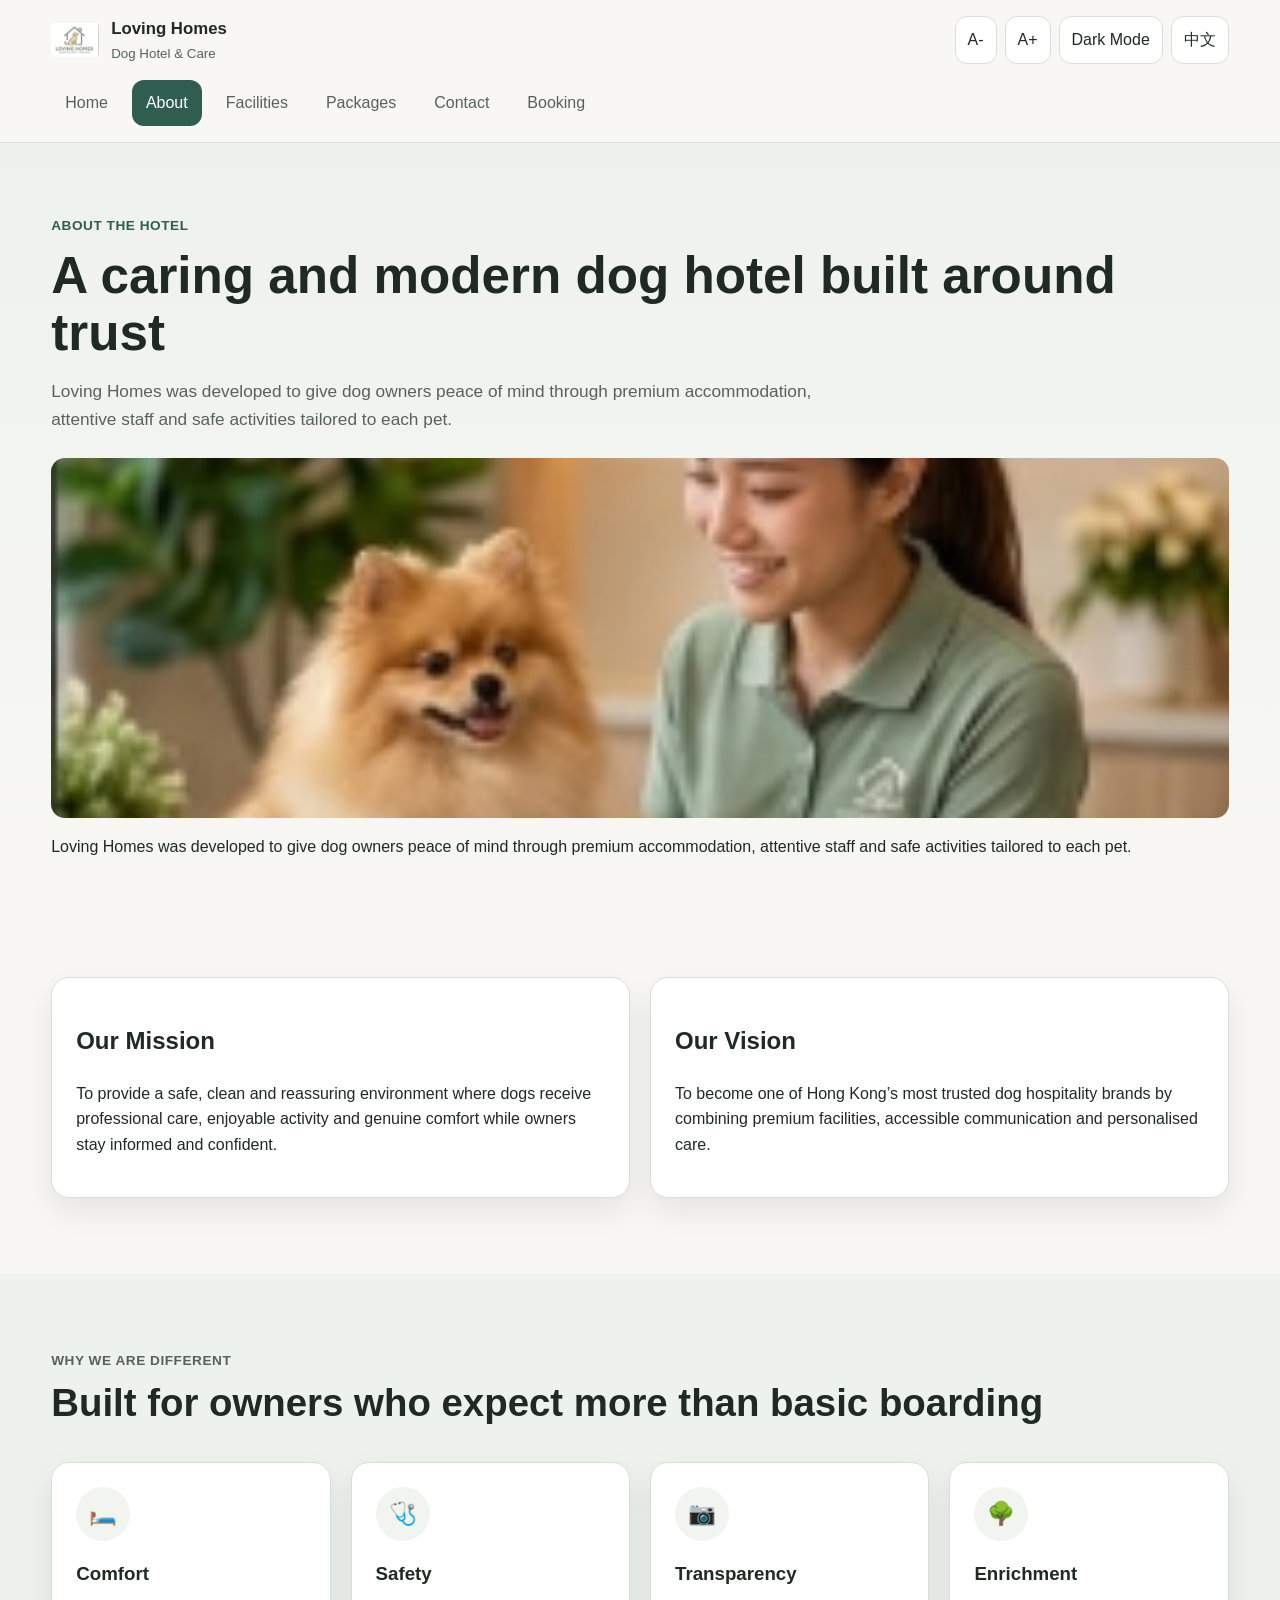
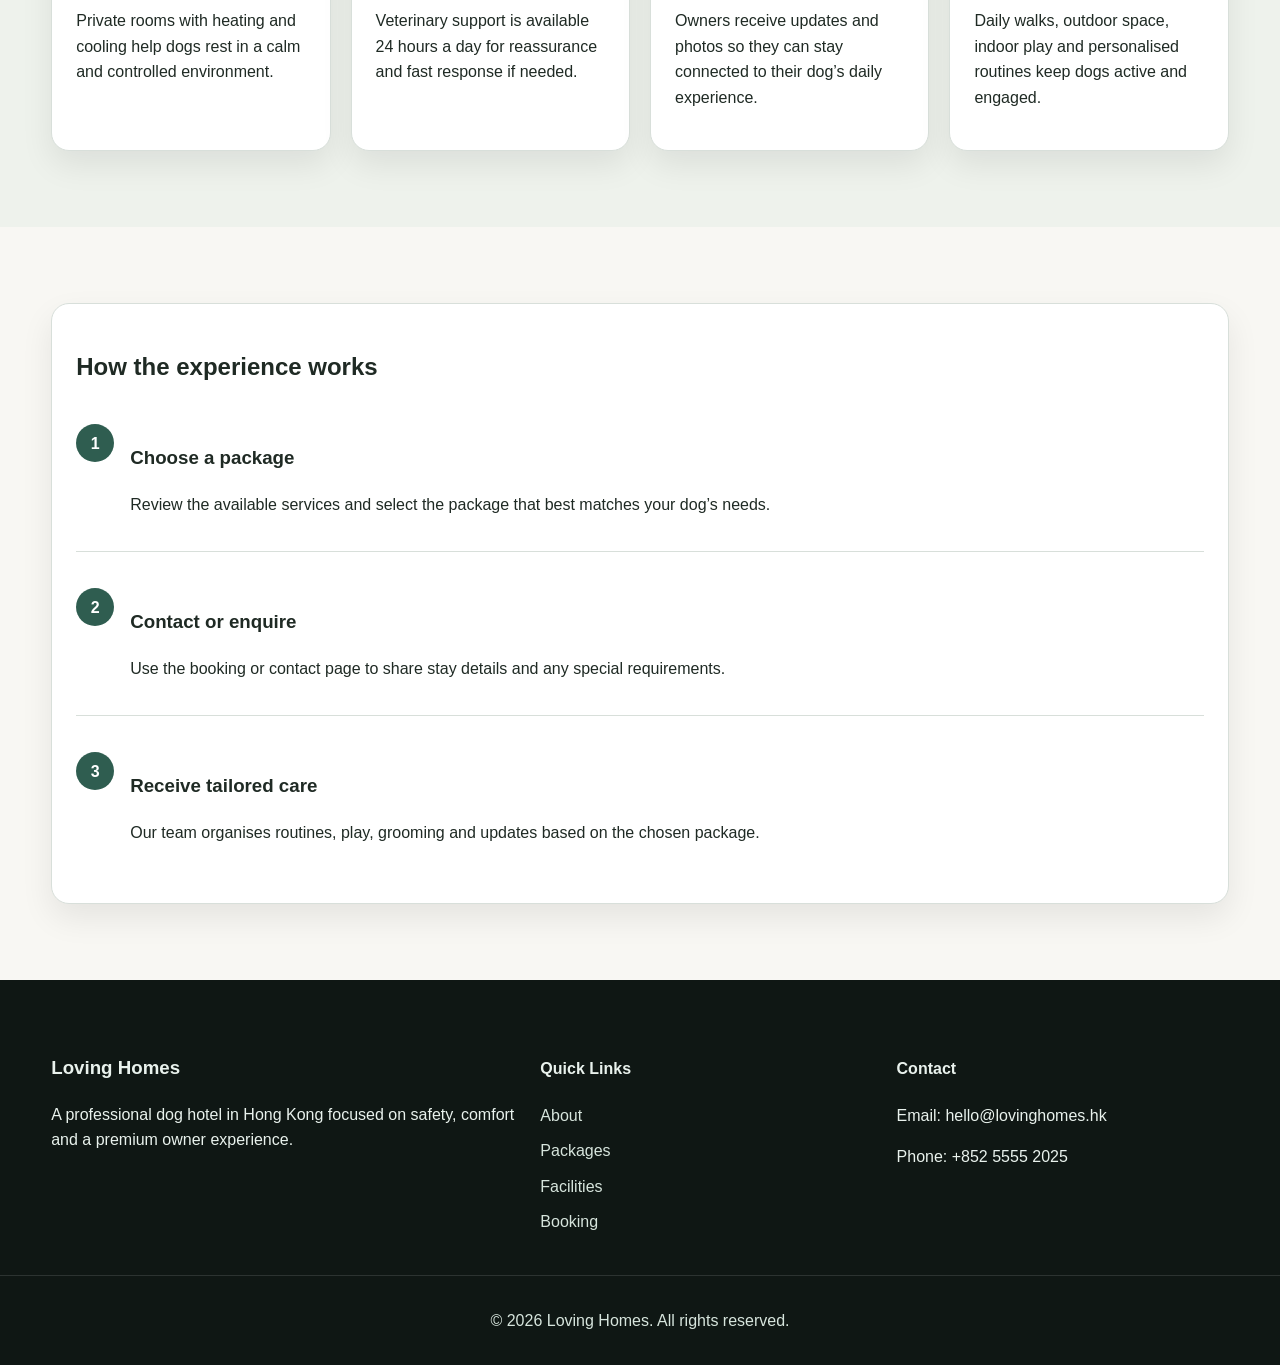
==== about.html @ 50868b70 "Add files via upload initial website upload" ====
<!DOCTYPE html>
<html lang="en">
<head>
  <meta charset="UTF-8" />
  <meta name="viewport" content="width=device-width, initial-scale=1.0" />
  <title>About | Loving Homes</title>
  <meta name="description" content="Learn more about Loving Homes, our mission, values and the premium care experience we offer to dogs in Hong Kong." />
  <link rel="stylesheet" href="style.css" />
</head>
<body data-page="about">
  <a class="skip-link" href="#main-content">Skip to content</a>

  <header class="site-header">
    <div class="topbar container">
      <a href="index.html" class="logo" aria-label="Loving Homes home page">
        <img src="images/logo.png" alt="Loving Homes logo" class="logo-image">
      
        <span>
          <strong>Loving Homes</strong>
          <small data-i18n="logo-subtitle">Dog Hotel & Care</small>
        </span>
      </a>

      <div class="utility-actions">
        <button id="decreaseFontBtn" class="utility-btn" type="button" data-i18n="font-decrease">A-</button>
        <button id="increaseFontBtn" class="utility-btn" type="button" data-i18n="font-increase">A+</button>
        <button id="darkModeBtn" class="utility-btn" type="button" data-i18n="dark-mode">Dark Mode</button>
        <button id="langToggleBtn" class="utility-btn" type="button" data-i18n="language-toggle">中文</button>
        <button id="menuToggle" class="menu-toggle" type="button" aria-label="Open menu">☰</button>
      </div>
    </div>

    <nav class="site-nav container" id="siteNav" aria-label="Main navigation">
      <a href="index.html" data-i18n="nav-home">Home</a>
      <a href="about.html" class="active" data-i18n="nav-about">About</a>
      <a href="facilities.html" data-i18n="nav-facilities">Facilities</a>
      <a href="packages.html" data-i18n="nav-packages">Packages</a>
      <a href="contact.html" data-i18n="nav-contact">Contact</a>
      <a href="booking.html" data-i18n="nav-booking">Booking</a>
    </nav>
  </header>

  <main id="main-content">
    <section class="page-hero">
      <div class="container">
        <p class="eyebrow" data-i18n="about-eyebrow">About the hotel</p>
        <h1 data-i18n="about-title">A caring and modern dog hotel built around trust</h1>
        <p class="lead narrow" data-i18n="about-text">
            <div class="about-image-wrap">
  <img src="images/about-dog.jpg" alt="Happy dog at Loving Homes" class="about-main-image">
</div>
          Loving Homes was developed to give dog owners peace of mind through premium accommodation, attentive staff and safe activities tailored to each pet.
        </p>
      </div>
    </section>

    <section class="section">
      <div class="container card-grid two-cols">
        <article class="info-card">
          <h2 data-i18n="about-mission-title">Our Mission</h2>
          <p data-i18n="about-mission-text">
            To provide a safe, clean and reassuring environment where dogs receive professional care, enjoyable activity and genuine comfort while owners stay informed and confident.
          </p>
        </article>

        <article class="info-card">
          <h2 data-i18n="about-vision-title">Our Vision</h2>
          <p data-i18n="about-vision-text">
            To become one of Hong Kong’s most trusted dog hospitality brands by combining premium facilities, accessible communication and personalised care.
          </p>
        </article>
      </div>
    </section>

    <section class="section alt-section">
      <div class="container">
        <div class="section-heading">
          <p class="eyebrow" data-i18n="about-values-eyebrow">Why we are different</p>
          <h2 data-i18n="about-values-title">Built for owners who expect more than basic boarding</h2>
        </div>

        <div class="card-grid four-cols">
          <article class="info-card">
            <div class="icon-circle">🛏️</div>
            <h3 data-i18n="about-value1-title">Comfort</h3>
            <p data-i18n="about-value1-text">Private rooms with heating and cooling help dogs rest in a calm and controlled environment.</p>
          </article>

          <article class="info-card">
            <div class="icon-circle">🩺</div>
            <h3 data-i18n="about-value2-title">Safety</h3>
            <p data-i18n="about-value2-text">Veterinary support is available 24 hours a day for reassurance and fast response if needed.</p>
          </article>

          <article class="info-card">
            <div class="icon-circle">📷</div>
            <h3 data-i18n="about-value3-title">Transparency</h3>
            <p data-i18n="about-value3-text">Owners receive updates and photos so they can stay connected to their dog’s daily experience.</p>
          </article>

          <article class="info-card">
            <div class="icon-circle">🌳</div>
            <h3 data-i18n="about-value4-title">Enrichment</h3>
            <p data-i18n="about-value4-text">Daily walks, outdoor space, indoor play and personalised routines keep dogs active and engaged.</p>
          </article>
        </div>
      </div>
    </section>

    <section class="section">
      <div class="container timeline-box">
        <h2 data-i18n="about-process-title">How the experience works</h2>
        <div class="timeline">
          <div class="timeline-item">
            <span>1</span>
            <div>
              <h3 data-i18n="about-step1-title">Choose a package</h3>
              <p data-i18n="about-step1-text">Review the available services and select the package that best matches your dog’s needs.</p>
            </div>
          </div>
          <div class="timeline-item">
            <span>2</span>
            <div>
              <h3 data-i18n="about-step2-title">Contact or enquire</h3>
              <p data-i18n="about-step2-text">Use the booking or contact page to share stay details and any special requirements.</p>
            </div>
          </div>
          <div class="timeline-item">
            <span>3</span>
            <div>
              <h3 data-i18n="about-step3-title">Receive tailored care</h3>
              <p data-i18n="about-step3-text">Our team organises routines, play, grooming and updates based on the chosen package.</p>
            </div>
          </div>
        </div>
      </div>
    </section>
  </main>

  <footer class="site-footer">
    <div class="container footer-grid">
      <div>
        <h3>Loving Homes</h3>
        <p data-i18n="footer-text">A professional dog hotel in Hong Kong focused on safety, comfort and a premium owner experience.</p>
      </div>
      <div>
        <h4 data-i18n="footer-links-title">Quick Links</h4>
        <ul class="footer-links">
          <li><a href="about.html" data-i18n="nav-about">About</a></li>
          <li><a href="packages.html" data-i18n="nav-packages">Packages</a></li>
          <li><a href="facilities.html" data-i18n="nav-facilities">Facilities</a></li>
          <li><a href="booking.html" data-i18n="nav-booking">Booking</a></li>
        </ul>
      </div>
      <div>
        <h4 data-i18n="footer-contact-title">Contact</h4>
        <p>Email: hello@lovinghomes.hk</p>
        <p>Phone: +852 5555 2025</p>
      </div>
    </div>
    <div class="footer-bottom">
      <p>© <span id="year"></span> Loving Homes. <span data-i18n="footer-rights">All rights reserved.</span></p>
    </div>
  </footer>

  <script src="script.js"></script>
</body>
</html>
---- style.css ----
:root {
  --bg: #f8f7f3;
  --bg-soft: #eef2ec;
  --surface: #ffffff;
  --surface-2: #f2f4ef;
  --text: #1f2a24;
  --text-soft: #57625d;
  --primary: #2f5d50;
  --primary-dark: #21453b;
  --accent: #c7a76b;
  --accent-soft: #e7d7b4;
  --border: #d8dfda;
  --shadow: 0 14px 32px rgba(0, 0, 0, 0.08);
  --radius: 18px;
  --base-size: 16px;
  --max-width: 1180px;
}

body.dark {
  --bg: #101513;
  --bg-soft: #18201d;
  --surface: #161d1a;
  --surface-2: #1f2924;
  --text: #eef5f0;
  --text-soft: #c4d0c9;
  --primary: #67a08d;
  --primary-dark: #4b7e6f;
  --accent: #d3b27a;
  --accent-soft: #4f4330;
  --border: #2f3a35;
  --shadow: 0 18px 40px rgba(0, 0, 0, 0.25);
}

* {
  box-sizing: border-box;
}

html {
  scroll-behavior: smooth;
  font-size: var(--base-size);
}

body {
  margin: 0;
  font-family: Arial, Helvetica, sans-serif;
  background: var(--bg);
  color: var(--text);
  line-height: 1.6;
}

img {
  max-width: 100%;
  display: block;
}

a {
  color: inherit;
  text-decoration: none;
}

button,
input,
textarea,
select {
  font: inherit;
}

.container {
  width: min(92%, var(--max-width));
  margin: 0 auto;
}

.skip-link {
  position: absolute;
  left: -9999px;
  top: 10px;
  background: var(--primary);
  color: #fff;
  padding: 12px 16px;
  border-radius: 10px;
  z-index: 9999;
}

.skip-link:focus {
  left: 10px;
}

.site-header {
  position: sticky;
  top: 0;
  z-index: 1000;
  background: rgba(248, 247, 243, 0.92);
  backdrop-filter: blur(12px);
  border-bottom: 1px solid var(--border);
}

body.dark .site-header {
  background: rgba(16, 21, 19, 0.92);
}

.topbar {
  display: flex;
  align-items: center;
  justify-content: space-between;
  gap: 16px;
  padding: 16px 0;
}

.logo {
  display: inline-flex;
  align-items: center;
  gap: 12px;
  font-size: 1rem;
}

.logo strong {
  display: block;
  font-size: 1.05rem;
}

.logo small {
  color: var(--text-soft);
  display: block;
}

.logo-mark {
  width: 48px;
  height: 48px;
  display: grid;
  place-items: center;
  border-radius: 14px;
  background: linear-gradient(135deg, var(--primary), var(--accent));
  color: #fff;
  font-weight: 700;
  box-shadow: var(--shadow);
}

.utility-actions {
  display: flex;
  align-items: center;
  gap: 8px;
  flex-wrap: wrap;
}

.utility-btn,
.menu-toggle {
  border: 1px solid var(--border);
  background: var(--surface);
  color: var(--text);
  padding: 10px 12px;
  border-radius: 12px;
  cursor: pointer;
  transition: 0.25s ease;
}

.utility-btn:hover,
.menu-toggle:hover,
.site-nav a:hover,
.btn:hover {
  transform: translateY(-1px);
}

.menu-toggle {
  display: none;
}

.site-nav {
  display: flex;
  align-items: center;
  gap: 10px;
  padding: 0 0 16px;
}

.site-nav a {
  padding: 10px 14px;
  border-radius: 12px;
  color: var(--text-soft);
  transition: 0.25s ease;
}

.site-nav a.active {
  background: var(--primary);
  color: #fff;
}

.hero {
  padding: 88px 0 70px;
  background:
    radial-gradient(circle at top right, rgba(199, 167, 107, 0.18), transparent 30%),
    linear-gradient(180deg, var(--bg-soft) 0%, var(--bg) 100%);
}

.hero-grid {
  display: grid;
  grid-template-columns: 1.25fr 0.9fr;
  gap: 28px;
  align-items: center;
}

.eyebrow {
  color: var(--primary);
  font-weight: 700;
  letter-spacing: 0.04em;
  text-transform: uppercase;
  margin: 0 0 10px;
  font-size: 0.85rem;
}

.hero h1,
.page-hero h1 {
  margin: 0 0 16px;
  font-size: clamp(2rem, 4vw, 3.6rem);
  line-height: 1.12;
}

.lead {
  font-size: 1.08rem;
  color: var(--text-soft);
  max-width: 740px;
}

.narrow {
  max-width: 780px;
}

.hero-actions {
  display: flex;
  gap: 14px;
  flex-wrap: wrap;
  margin-top: 24px;
}

.btn {
  display: inline-flex;
  align-items: center;
  justify-content: center;
  gap: 8px;
  padding: 13px 18px;
  border-radius: 14px;
  font-weight: 700;
  border: 1px solid transparent;
}

.btn-primary {
  background: var(--primary);
  color: #fff;
}

.btn-secondary {
  background: var(--surface);
  color: var(--text);
  border-color: var(--border);
}

.glass-card,
.info-card,
.package-card,
.facility-card,
.form-card,
.comparison-box,
.timeline-box,
.cta-box {
  background: var(--surface);
  border: 1px solid var(--border);
  border-radius: var(--radius);
  box-shadow: var(--shadow);
}

.glass-card {
  padding: 26px;
}

.check-list {
  list-style: none;
  padding: 0;
  margin: 18px 0 0;
}

.check-list li {
  position: relative;
  padding-left: 28px;
  margin-bottom: 10px;
}

.check-list li::before {
  content: "✓";
  position: absolute;
  left: 0;
  top: 0;
  color: var(--primary);
  font-weight: 700;
}

.section {
  padding: 76px 0;
}

.alt-section {
  background: var(--bg-soft);
}

.section-heading {
  margin-bottom: 28px;
}

.section-heading h2 {
  margin: 0 0 12px;
  font-size: clamp(1.6rem, 3vw, 2.4rem);
}

.section-heading p {
  margin: 0;
  color: var(--text-soft);
  max-width: 760px;
}

.card-grid {
  display: grid;
  gap: 20px;
}

.three-cols {
  grid-template-columns: repeat(3, 1fr);
}

.four-cols {
  grid-template-columns: repeat(4, 1fr);
}

.two-cols {
  grid-template-columns: repeat(2, 1fr);
}

.info-card,
.facility-card,
.package-card {
  padding: 24px;
}

.icon-circle {
  width: 54px;
  height: 54px;
  border-radius: 50%;
  display: grid;
  place-items: center;
  background: var(--surface-2);
  font-size: 1.4rem;
  margin-bottom: 14px;
}

.package-badge {
  display: inline-block;
  padding: 6px 10px;
  border-radius: 999px;
  background: var(--accent);
  color: #fff;
  font-size: 0.82rem;
  font-weight: 700;
  margin-bottom: 14px;
}

.package-badge.muted {
  background: var(--primary);
}

.package-badge.soft {
  background: #8a6bff;
}

.package-badge.outline {
  background: transparent;
  border: 1px solid var(--primary);
  color: var(--primary);
}

.big-package h2 {
  margin-top: 0;
}

.page-hero {
  padding: 72px 0 26px;
  background: linear-gradient(180deg, var(--bg-soft) 0%, var(--bg) 100%);
}

.cta-box {
  padding: 28px;
  display: flex;
  align-items: center;
  justify-content: space-between;
  gap: 18px;
}

.footer-grid {
  display: grid;
  grid-template-columns: 1.4fr 1fr 1fr;
  gap: 24px;
  padding: 54px 0 30px;
}

.site-footer {
  background: #0f1714;
  color: #e9f2ed;
}

.site-footer .footer-links {
  list-style: none;
  padding: 0;
  margin: 0;
}

.site-footer .footer-links li {
  margin-bottom: 10px;
}

.site-footer a {
  color: #d7e5dd;
}

.footer-bottom {
  border-top: 1px solid rgba(255,255,255,0.12);
  text-align: center;
  padding: 16px;
  color: #d7e5dd;
}

.contact-grid,
.booking-layout {
  display: grid;
  grid-template-columns: 0.95fr 1.05fr;
  gap: 24px;
  align-items: start;
}

.contact-info {
  display: grid;
  gap: 20px;
}

.form-card {
  padding: 26px;
}

.form-card h2 {
  margin-top: 0;
}

.form-card label {
  display: block;
  margin-top: 14px;
  margin-bottom: 8px;
  font-weight: 700;
}

.form-card input,
.form-card textarea,
.form-card select {
  width: 100%;
  padding: 13px 14px;
  border-radius: 12px;
  border: 1px solid var(--border);
  background: var(--surface-2);
  color: var(--text);
  outline: none;
}

.form-card input:focus,
.form-card textarea:focus,
.form-card select:focus {
  border-color: var(--primary);
  box-shadow: 0 0 0 3px rgba(47, 93, 80, 0.15);
}

.form-note {
  color: var(--text-soft);
  margin-top: 12px;
}

.form-status {
  margin-top: 14px;
  padding: 12px 14px;
  border-radius: 12px;
  display: none;
  font-weight: 700;
}

.form-status.success {
  display: block;
  background: rgba(50, 168, 82, 0.15);
  color: #1c7b37;
}

.form-status.error {
  display: block;
  background: rgba(208, 71, 71, 0.15);
  color: #b12828;
}

.table-wrap {
  overflow-x: auto;
}

table {
  width: 100%;
  border-collapse: collapse;
  min-width: 640px;
  background: var(--surface);
}

th,
td {
  border: 1px solid var(--border);
  padding: 14px;
  text-align: left;
}

th {
  background: var(--surface-2);
}

.timeline {
  display: grid;
  gap: 18px;
}

.timeline-item {
  display: flex;
  align-items: flex-start;
  gap: 16px;
  padding: 18px 0;
  border-bottom: 1px solid var(--border);
}

.timeline-item:last-child {
  border-bottom: none;
}

.timeline-item span {
  width: 38px;
  height: 38px;
  border-radius: 50%;
  display: grid;
  place-items: center;
  background: var(--primary);
  color: #fff;
  font-weight: 700;
  flex-shrink: 0;
}

.timeline-box,
.comparison-box {
  padding: 24px;
}

@media (max-width: 980px) {
  .hero-grid,
  .contact-grid,
  .booking-layout,
  .three-cols,
  .four-cols,
  .two-cols,
  .footer-grid {
    grid-template-columns: 1fr;
  }

  .cta-box {
    flex-direction: column;
    align-items: flex-start;
  }

  .menu-toggle {
    display: inline-flex;
  }

  .site-nav {
    display: none;
    flex-direction: column;
    align-items: stretch;
    padding-bottom: 16px;
  }

  .site-nav.open {
    display: flex;
  }

  .site-nav a {
    background: var(--surface);
    border: 1px solid var(--border);
  }
}

@media (max-width: 640px) {
  .topbar {
    align-items: flex-start;
    flex-direction: column;
  }

  .utility-actions {
    width: 100%;
  }

  .utility-btn,
  .menu-toggle {
    flex: 1 1 calc(50% - 8px);
  }

  .section,
  .hero,
  .page-hero {
    padding-top: 56px;
    padding-bottom: 56px;
  }

  .glass-card,
  .info-card,
  .package-card,
  .facility-card,
  .form-card,
  .comparison-box,
  .timeline-box,
  .cta-box {
    padding: 20px;
  }
}
.hero-visual img,
.card-image,
.facility-image,
.package-image,
.about-main-image {
  width: 100%;
  display: block;
  object-fit: cover;
  border-radius: 14px;
  margin-bottom: 16px;
}

.hero-visual img {
  height: 320px;
}

.card-image,
.facility-image,
.package-image {
  height: 220px;
}

.about-main-image {
  height: 360px;
  margin-top: 24px;
}

.hero-visual-text {
  margin-top: 10px;
}

.about-image-wrap {
  margin-top: 24px;
}
.logo-image {
  width: 48px;
  height: 48px;
  object-fit: contain;
  border-radius: 12px;
  display: block;
}
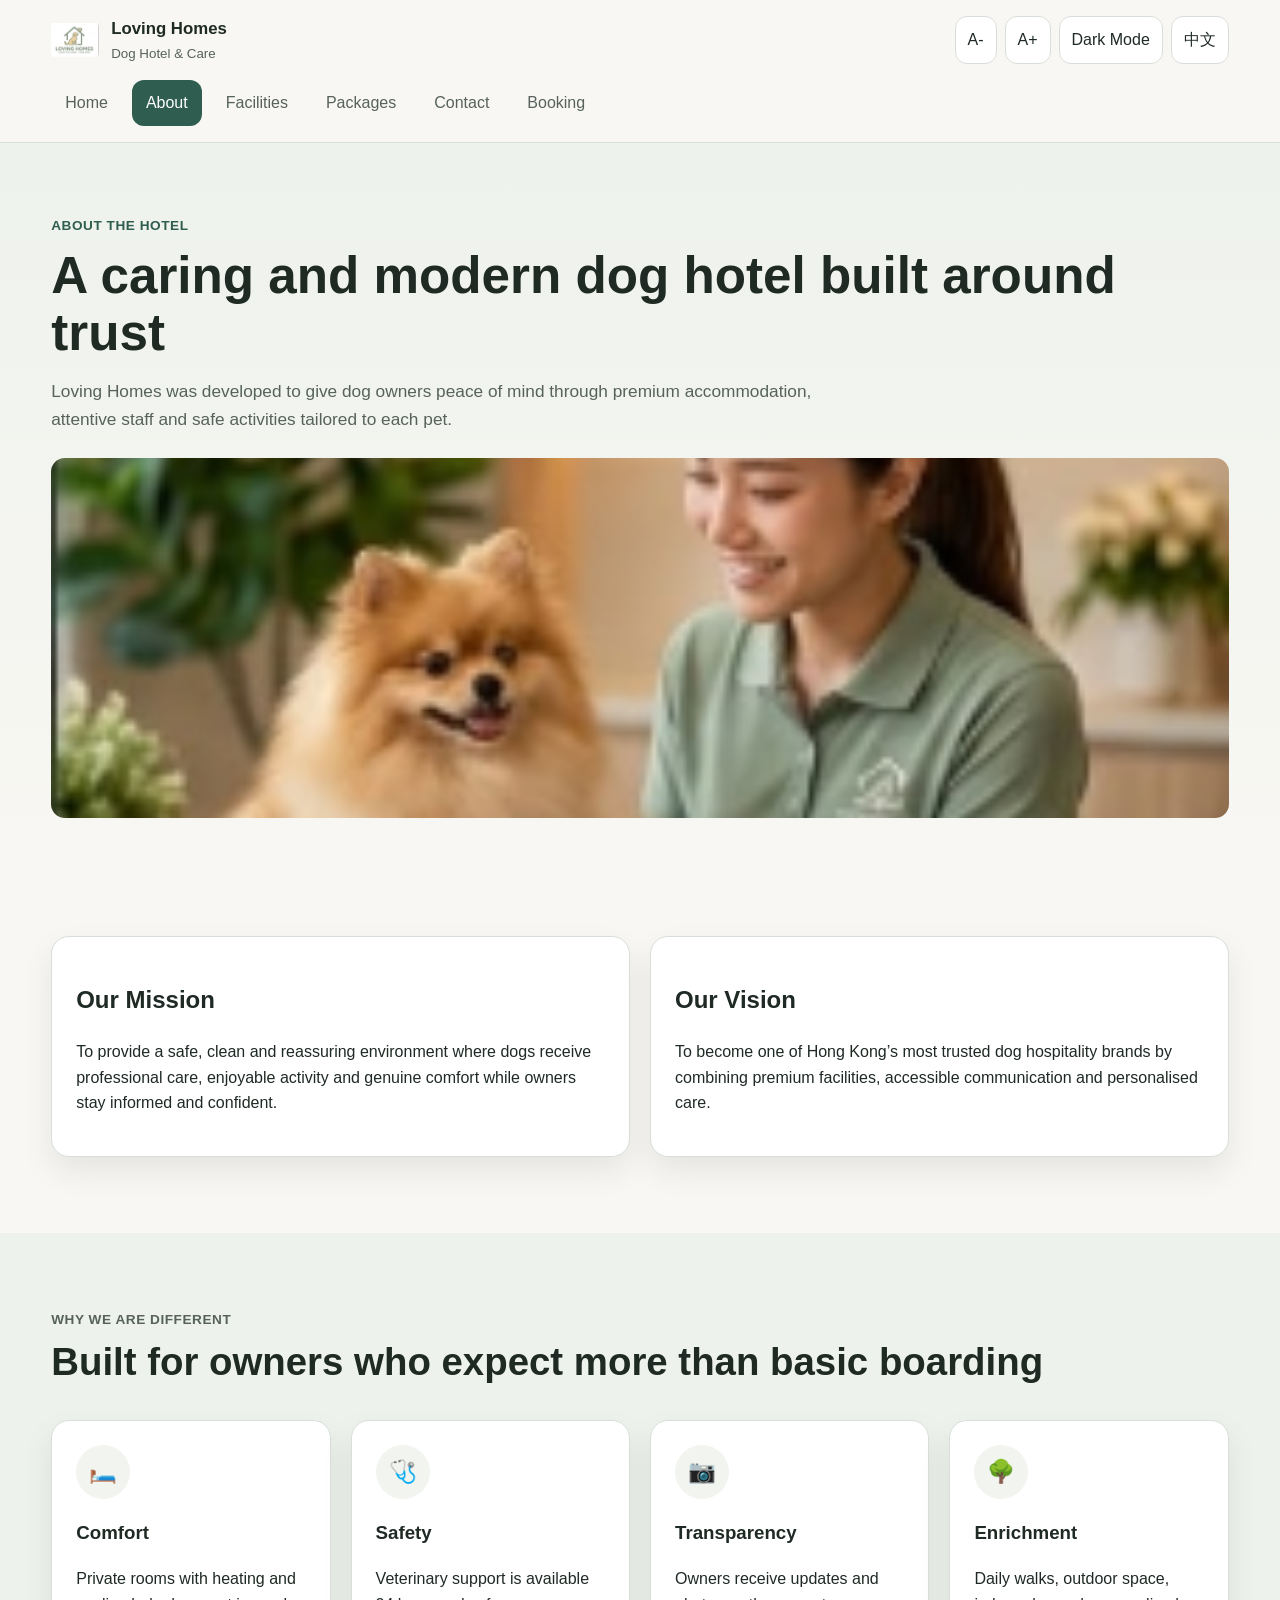
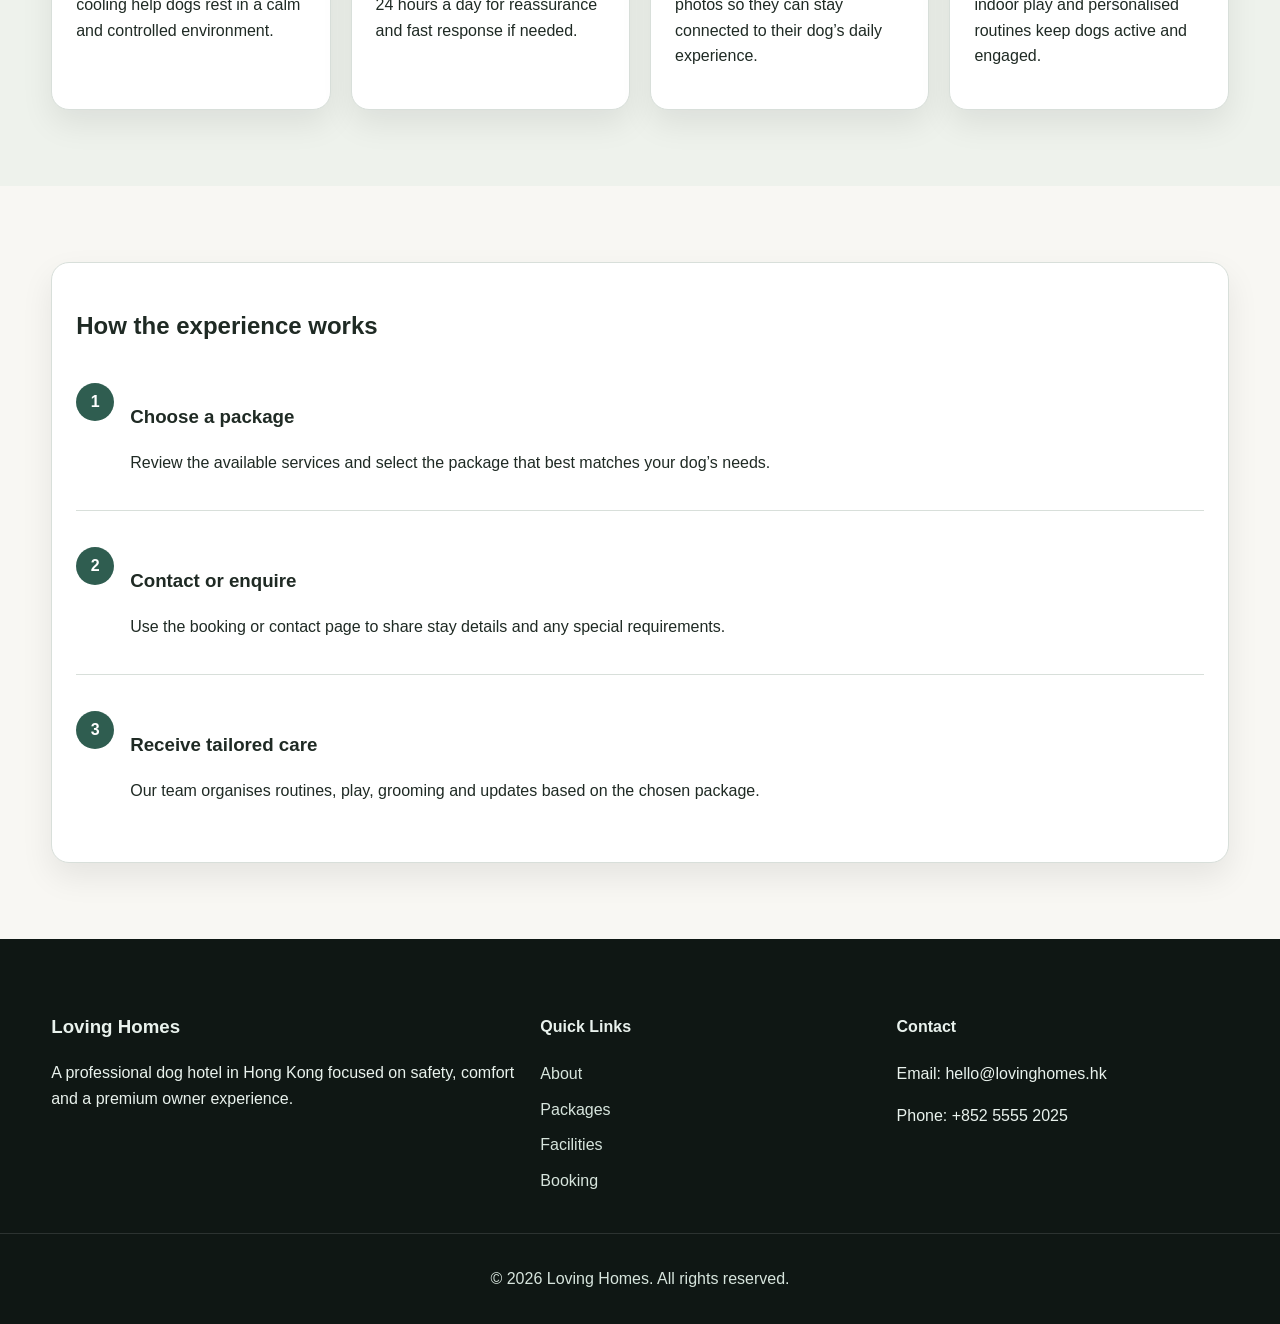
==== commit a035f773: "Update about.html" ====
--- a/about.html
+++ b/about.html
@@ -25,7 +25,7 @@
         <button id="decreaseFontBtn" class="utility-btn" type="button" data-i18n="font-decrease">A-</button>
         <button id="increaseFontBtn" class="utility-btn" type="button" data-i18n="font-increase">A+</button>
         <button id="darkModeBtn" class="utility-btn" type="button" data-i18n="dark-mode">Dark Mode</button>
-        <button id="langToggleBtn" class="utility-btn" type="button" data-i18n="language-toggle">中文</button>
+        <button id="langToggleBtn" class="utility-btn" type="button" data-i18n="language-toggle">العربية</button>
         <button id="menuToggle" class="menu-toggle" type="button" aria-label="Open menu">☰</button>
       </div>
     </div>
@@ -42,17 +42,18 @@
 
   <main id="main-content">
     <section class="page-hero">
-      <div class="container">
-        <p class="eyebrow" data-i18n="about-eyebrow">About the hotel</p>
-        <h1 data-i18n="about-title">A caring and modern dog hotel built around trust</h1>
-        <p class="lead narrow" data-i18n="about-text">
-            <div class="about-image-wrap">
-  <img src="images/about-dog.jpg" alt="Happy dog at Loving Homes" class="about-main-image">
-</div>
-          Loving Homes was developed to give dog owners peace of mind through premium accommodation, attentive staff and safe activities tailored to each pet.
-        </p>
-      </div>
-    </section>
+  <div class="container">
+    <p class="eyebrow" data-i18n="about-eyebrow">About the hotel</p>
+    <h1 data-i18n="about-title">A caring and modern dog hotel built around trust</h1>
+    <p class="lead narrow" data-i18n="about-text">
+      Loving Homes was developed to give dog owners peace of mind through premium accommodation, attentive staff and safe activities tailored to each pet.
+    </p>
+
+    <div class="about-image-wrap">
+      <img src="images/about-dog.jpg" alt="Happy dog at Loving Homes" class="about-main-image">
+    </div>
+  </div>
+</section>
 
     <section class="section">
       <div class="container card-grid two-cols">
